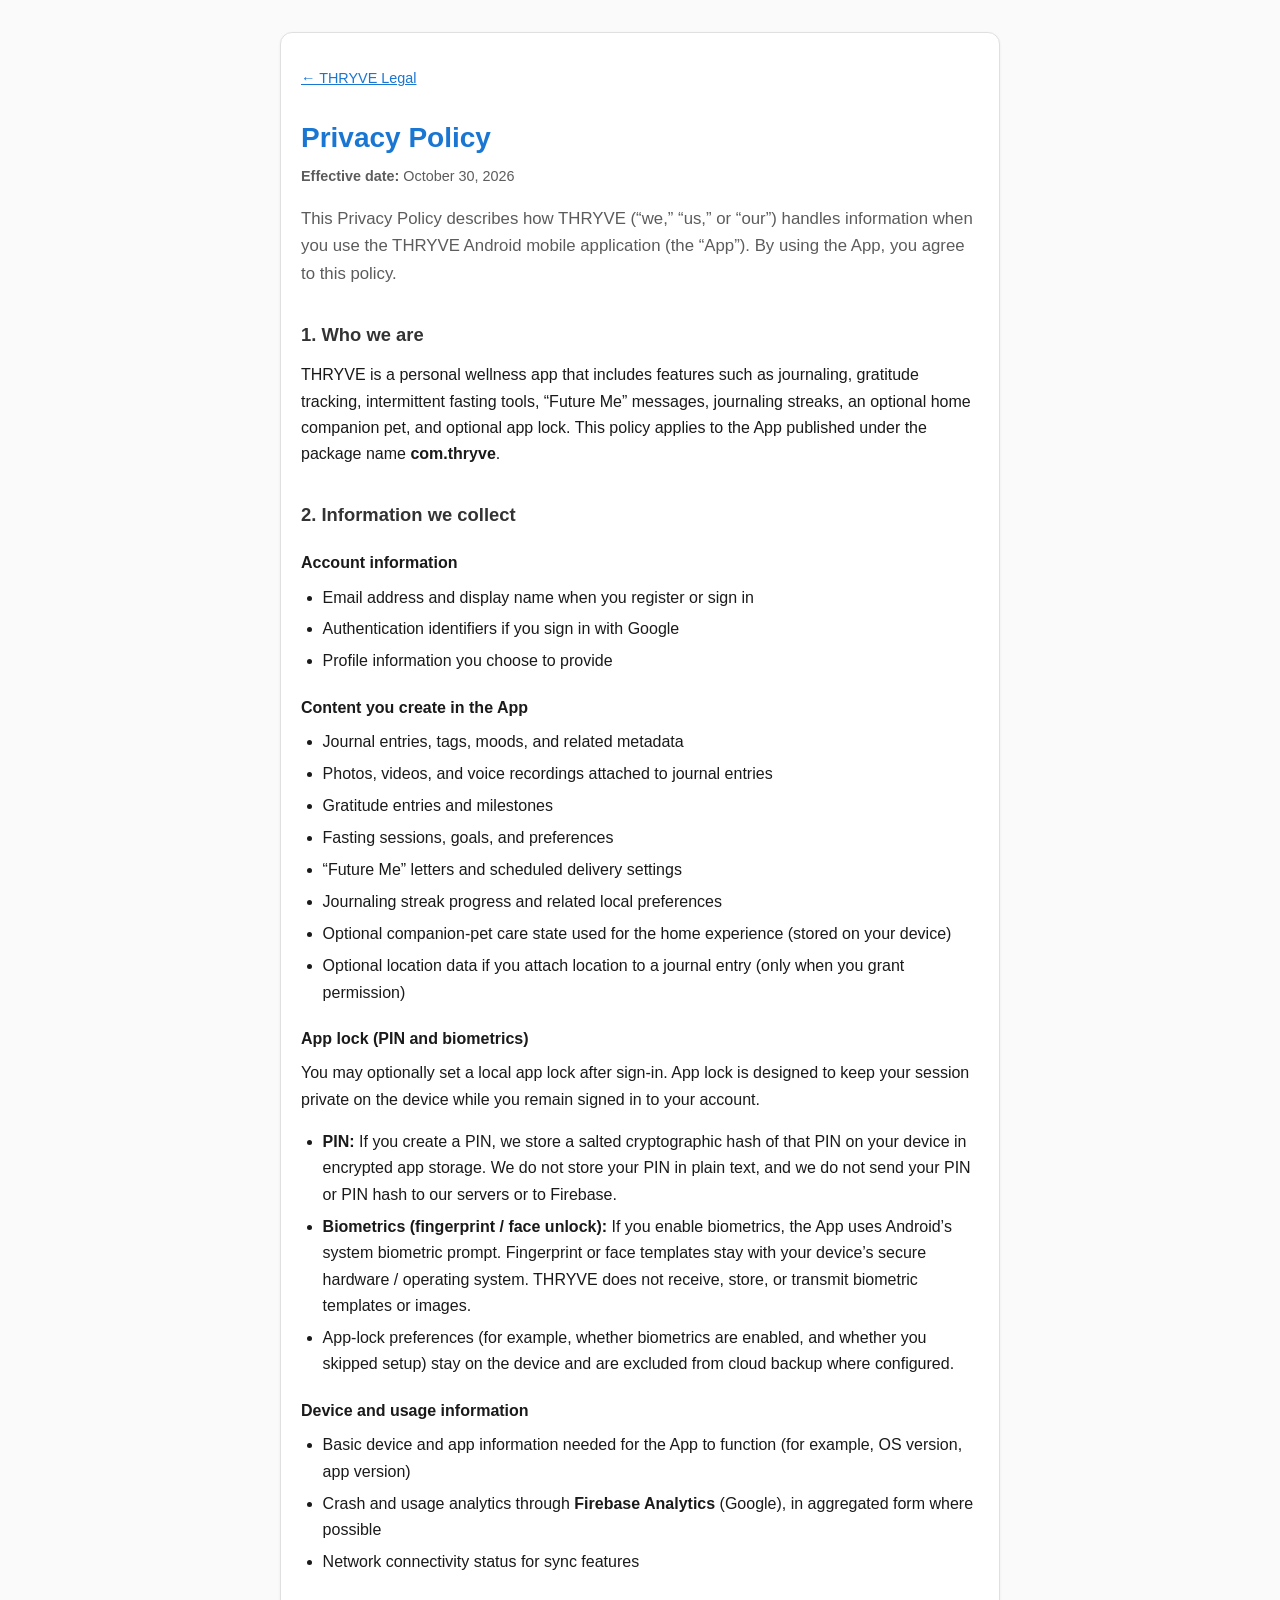
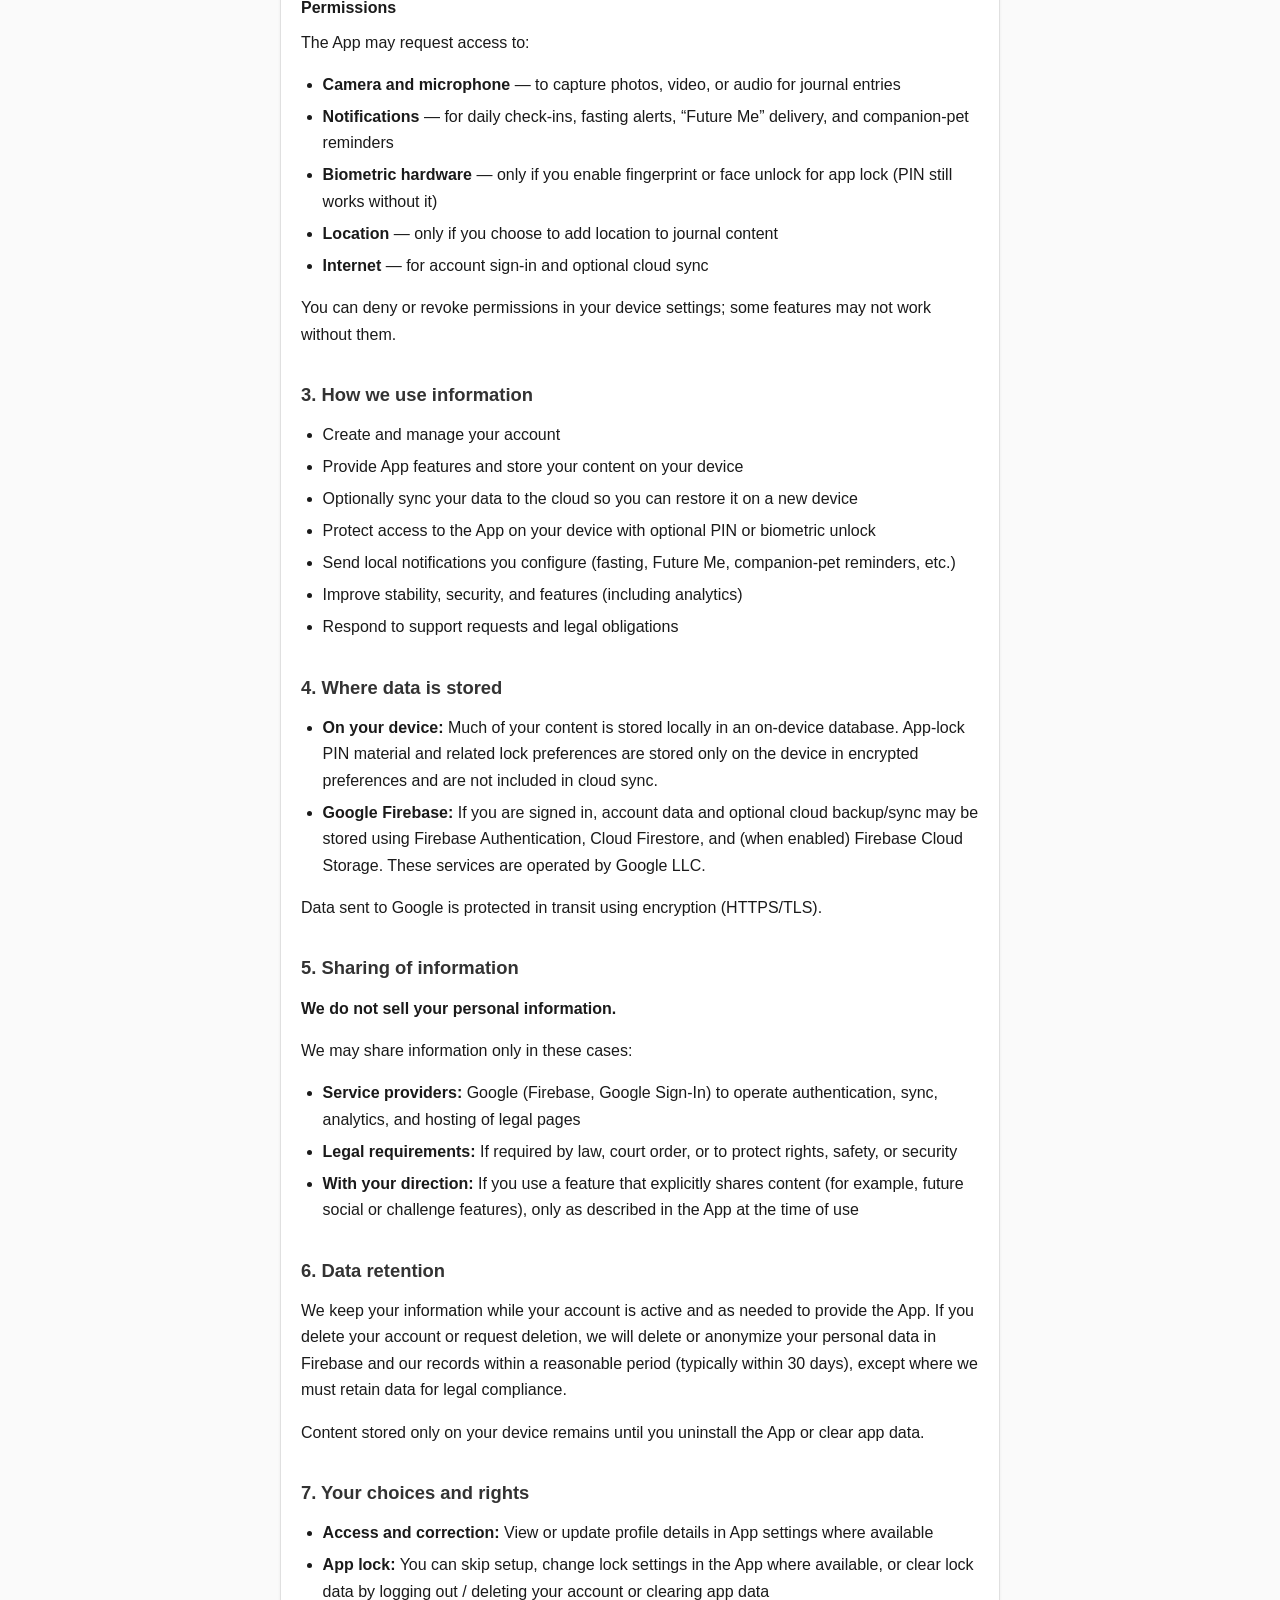
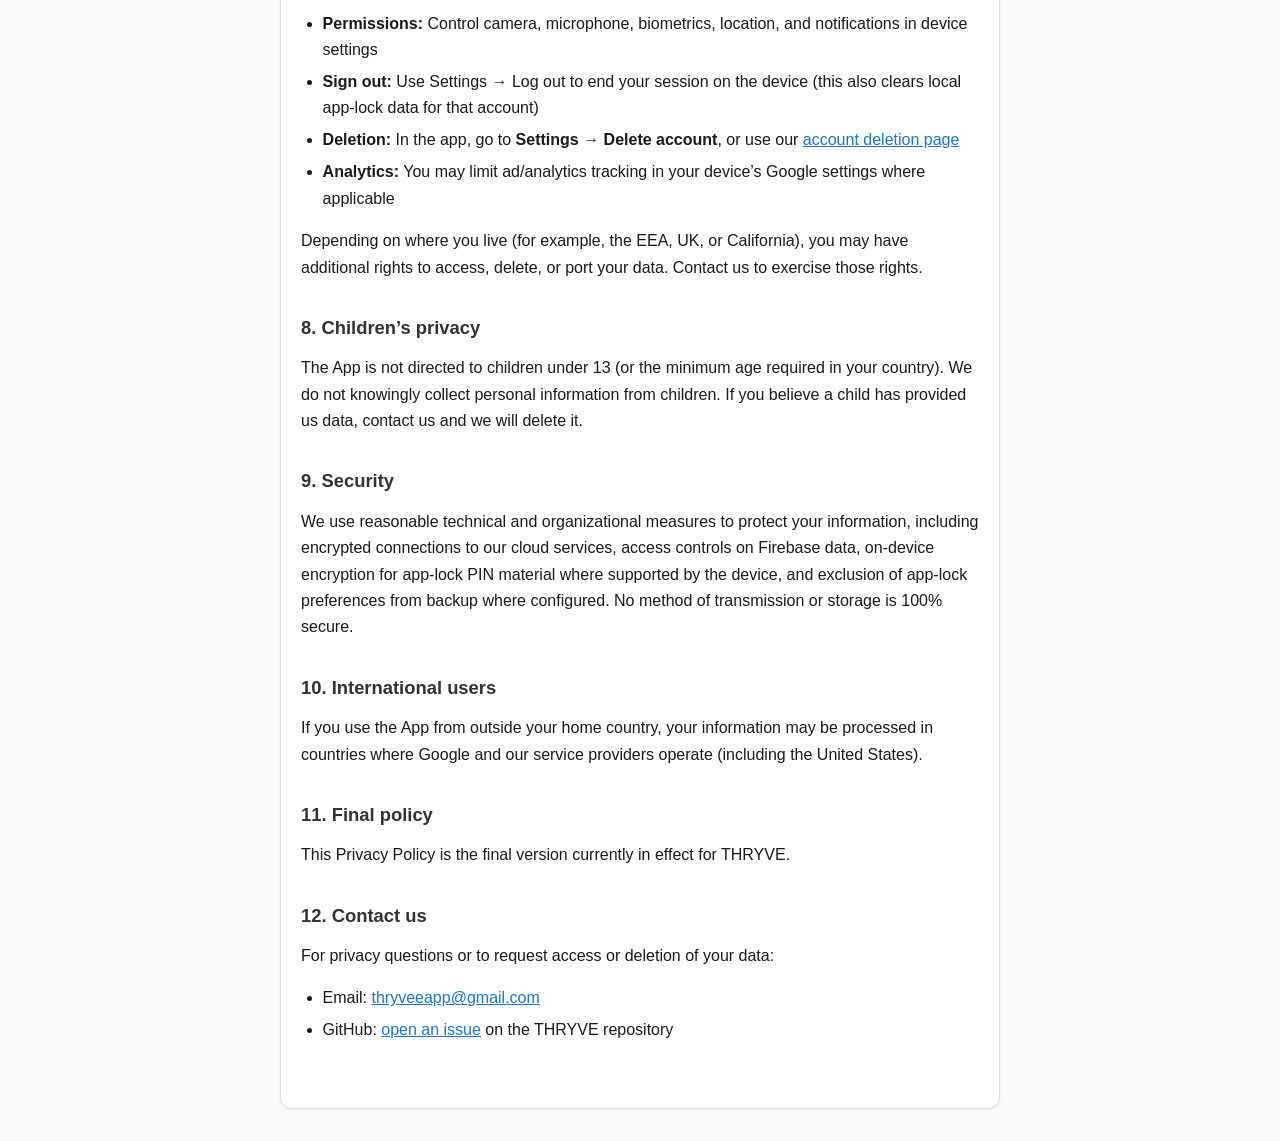
==== THRYVE/privacy.html @ 44cca5ca "Publish THRYVE legal pages for Google Play. Host privacy, terms, and delete-account HTML under /THRY" ====
<!DOCTYPE html>
<html lang="en">
<head>
  <meta charset="utf-8">
  <meta name="viewport" content="width=device-width, initial-scale=1">
  <title>THRYVE — Privacy Policy</title>
  <link rel="stylesheet" href="legal.css">
</head>
<body>
  <main class="page">
    <a class="back" href="index.html">← THRYVE Legal</a>
    <h1>Privacy Policy</h1>
    <p class="meta"><strong>Effective date:</strong> October 30, 2026</p>
    <p class="lead">
      This Privacy Policy describes how THRYVE (“we,” “us,” or “our”) handles information when you use the
      THRYVE Android mobile application (the “App”). By using the App, you agree to this policy.
    </p>

    <h2>1. Who we are</h2>
    <p>
      THRYVE is a personal wellness app that includes features such as journaling, gratitude tracking,
      intermittent fasting tools, “Future Me” messages, journaling streaks, an optional home companion pet,
      and optional app lock. This policy applies to the App published under the package name
      <strong>com.thryve</strong>.
    </p>

    <h2>2. Information we collect</h2>

    <h3>Account information</h3>
    <ul>
      <li>Email address and display name when you register or sign in</li>
      <li>Authentication identifiers if you sign in with Google</li>
      <li>Profile information you choose to provide</li>
    </ul>

    <h3>Content you create in the App</h3>
    <ul>
      <li>Journal entries, tags, moods, and related metadata</li>
      <li>Photos, videos, and voice recordings attached to journal entries</li>
      <li>Gratitude entries and milestones</li>
      <li>Fasting sessions, goals, and preferences</li>
      <li>“Future Me” letters and scheduled delivery settings</li>
      <li>Journaling streak progress and related local preferences</li>
      <li>Optional companion-pet care state used for the home experience (stored on your device)</li>
      <li>Optional location data if you attach location to a journal entry (only when you grant permission)</li>
    </ul>

    <h3>App lock (PIN and biometrics)</h3>
    <p>
      You may optionally set a local app lock after sign-in. App lock is designed to keep your session
      private on the device while you remain signed in to your account.
    </p>
    <ul>
      <li>
        <strong>PIN:</strong> If you create a PIN, we store a salted cryptographic hash of that PIN on
        your device in encrypted app storage. We do not store your PIN in plain text, and we do not send
        your PIN or PIN hash to our servers or to Firebase.
      </li>
      <li>
        <strong>Biometrics (fingerprint / face unlock):</strong> If you enable biometrics, the App uses
        Android’s system biometric prompt. Fingerprint or face templates stay with your device’s secure
        hardware / operating system. THRYVE does not receive, store, or transmit biometric templates or
        images.
      </li>
      <li>
        App-lock preferences (for example, whether biometrics are enabled, and whether you skipped setup)
        stay on the device and are excluded from cloud backup where configured.
      </li>
    </ul>

    <h3>Device and usage information</h3>
    <ul>
      <li>Basic device and app information needed for the App to function (for example, OS version, app version)</li>
      <li>Crash and usage analytics through <strong>Firebase Analytics</strong> (Google), in aggregated form where possible</li>
      <li>Network connectivity status for sync features</li>
    </ul>

    <h3>Permissions</h3>
    <p>The App may request access to:</p>
    <ul>
      <li><strong>Camera and microphone</strong> — to capture photos, video, or audio for journal entries</li>
      <li><strong>Notifications</strong> — for daily check-ins, fasting alerts, “Future Me” delivery, and companion-pet reminders</li>
      <li><strong>Biometric hardware</strong> — only if you enable fingerprint or face unlock for app lock (PIN still works without it)</li>
      <li><strong>Location</strong> — only if you choose to add location to journal content</li>
      <li><strong>Internet</strong> — for account sign-in and optional cloud sync</li>
    </ul>
    <p>You can deny or revoke permissions in your device settings; some features may not work without them.</p>

    <h2>3. How we use information</h2>
    <ul>
      <li>Create and manage your account</li>
      <li>Provide App features and store your content on your device</li>
      <li>Optionally sync your data to the cloud so you can restore it on a new device</li>
      <li>Protect access to the App on your device with optional PIN or biometric unlock</li>
      <li>Send local notifications you configure (fasting, Future Me, companion-pet reminders, etc.)</li>
      <li>Improve stability, security, and features (including analytics)</li>
      <li>Respond to support requests and legal obligations</li>
    </ul>

    <h2>4. Where data is stored</h2>
    <ul>
      <li><strong>On your device:</strong> Much of your content is stored locally in an on-device database. App-lock PIN material and related lock preferences are stored only on the device in encrypted preferences and are not included in cloud sync.</li>
      <li><strong>Google Firebase:</strong> If you are signed in, account data and optional cloud backup/sync may be stored using Firebase Authentication, Cloud Firestore, and (when enabled) Firebase Cloud Storage. These services are operated by Google LLC.</li>
    </ul>
    <p>Data sent to Google is protected in transit using encryption (HTTPS/TLS).</p>

    <h2>5. Sharing of information</h2>
    <p><strong>We do not sell your personal information.</strong></p>
    <p>We may share information only in these cases:</p>
    <ul>
      <li><strong>Service providers:</strong> Google (Firebase, Google Sign-In) to operate authentication, sync, analytics, and hosting of legal pages</li>
      <li><strong>Legal requirements:</strong> If required by law, court order, or to protect rights, safety, or security</li>
      <li><strong>With your direction:</strong> If you use a feature that explicitly shares content (for example, future social or challenge features), only as described in the App at the time of use</li>
    </ul>

    <h2>6. Data retention</h2>
    <p>
      We keep your information while your account is active and as needed to provide the App.
      If you delete your account or request deletion, we will delete or anonymize your personal data
      in Firebase and our records within a reasonable period (typically within 30 days), except where
      we must retain data for legal compliance.
    </p>
    <p>Content stored only on your device remains until you uninstall the App or clear app data.</p>

    <h2>7. Your choices and rights</h2>
    <ul>
      <li><strong>Access and correction:</strong> View or update profile details in App settings where available</li>
      <li><strong>App lock:</strong> You can skip setup, change lock settings in the App where available, or clear lock data by logging out / deleting your account or clearing app data</li>
      <li><strong>Permissions:</strong> Control camera, microphone, biometrics, location, and notifications in device settings</li>
      <li><strong>Sign out:</strong> Use Settings → Log out to end your session on the device (this also clears local app-lock data for that account)</li>
      <li><strong>Deletion:</strong> In the app, go to <strong>Settings → Delete account</strong>, or use our
        <a href="delete-account.html">account deletion page</a></li>
      <li><strong>Analytics:</strong> You may limit ad/analytics tracking in your device’s Google settings where applicable</li>
    </ul>
    <p>
      Depending on where you live (for example, the EEA, UK, or California), you may have additional rights
      to access, delete, or port your data. Contact us to exercise those rights.
    </p>

    <h2>8. Children’s privacy</h2>
    <p>
      The App is not directed to children under 13 (or the minimum age required in your country).
      We do not knowingly collect personal information from children. If you believe a child has provided
      us data, contact us and we will delete it.
    </p>

    <h2>9. Security</h2>
    <p>
      We use reasonable technical and organizational measures to protect your information, including
      encrypted connections to our cloud services, access controls on Firebase data, on-device encryption
      for app-lock PIN material where supported by the device, and exclusion of app-lock preferences from
      backup where configured. No method of transmission or storage is 100% secure.
    </p>

    <h2>10. International users</h2>
    <p>
      If you use the App from outside your home country, your information may be processed in countries
      where Google and our service providers operate (including the United States).
    </p>

    <h2>11. Final policy</h2>
    <p>
      This Privacy Policy is the final version currently in effect for THRYVE.
    </p>

    <h2>12. Contact us</h2>
    <p>
      For privacy questions or to request access or deletion of your data:
    </p>
    <ul>
      <li>Email: <a href="mailto:thryveeapp@gmail.com">thryveeapp@gmail.com</a></li>
      <li>GitHub: <a href="https://github.com/Diana-Kieru/THRYVE/issues">open an issue</a> on the THRYVE repository</li>
    </ul>
  </main>
</body>
</html>
---- THRYVE/legal.css ----
:root {
  --text: #1a1a1a;
  --muted: #5c5c5c;
  --accent: #1976d2;
  --bg: #fafafa;
  --card: #ffffff;
  --border: #e0e0e0;
}

* {
  box-sizing: border-box;
}

body {
  margin: 0;
  font-family: -apple-system, BlinkMacSystemFont, "Segoe UI", Roboto, "Helvetica Neue", Arial, sans-serif;
  font-size: 16px;
  line-height: 1.65;
  color: var(--text);
  background: var(--bg);
}

.page {
  max-width: 720px;
  margin: 0 auto;
  padding: 2rem 1.25rem 3rem;
  background: var(--card);
  min-height: 100vh;
}

@media (min-width: 640px) {
  .page {
    margin-top: 2rem;
    margin-bottom: 2rem;
    min-height: auto;
    border: 1px solid var(--border);
    border-radius: 12px;
    box-shadow: 0 1px 3px rgba(0, 0, 0, 0.06);
  }
}

h1 {
  font-size: 1.75rem;
  margin: 0 0 0.25rem;
  color: var(--accent);
}

h2 {
  font-size: 1.15rem;
  margin: 2rem 0 0.75rem;
  color: #333;
}

h3 {
  font-size: 1rem;
  margin: 1.25rem 0 0.5rem;
}

p, ul {
  margin: 0 0 1rem;
}

ul {
  padding-left: 1.35rem;
}

li {
  margin-bottom: 0.35rem;
}

.lead {
  font-size: 1.05rem;
  color: var(--muted);
}

.meta {
  font-size: 0.9rem;
  color: var(--muted);
}

.nav-links {
  list-style: none;
  padding: 0;
  margin: 1.5rem 0;
}

.nav-links a {
  display: inline-block;
  padding: 0.6rem 1rem;
  margin: 0.25rem 0.5rem 0.25rem 0;
  background: var(--accent);
  color: #fff;
  text-decoration: none;
  border-radius: 8px;
  font-weight: 500;
}

.nav-links a:hover {
  filter: brightness(1.08);
}

a {
  color: var(--accent);
}

.back {
  display: inline-block;
  margin-bottom: 1.5rem;
  font-size: 0.9rem;
}

strong {
  font-weight: 600;
}
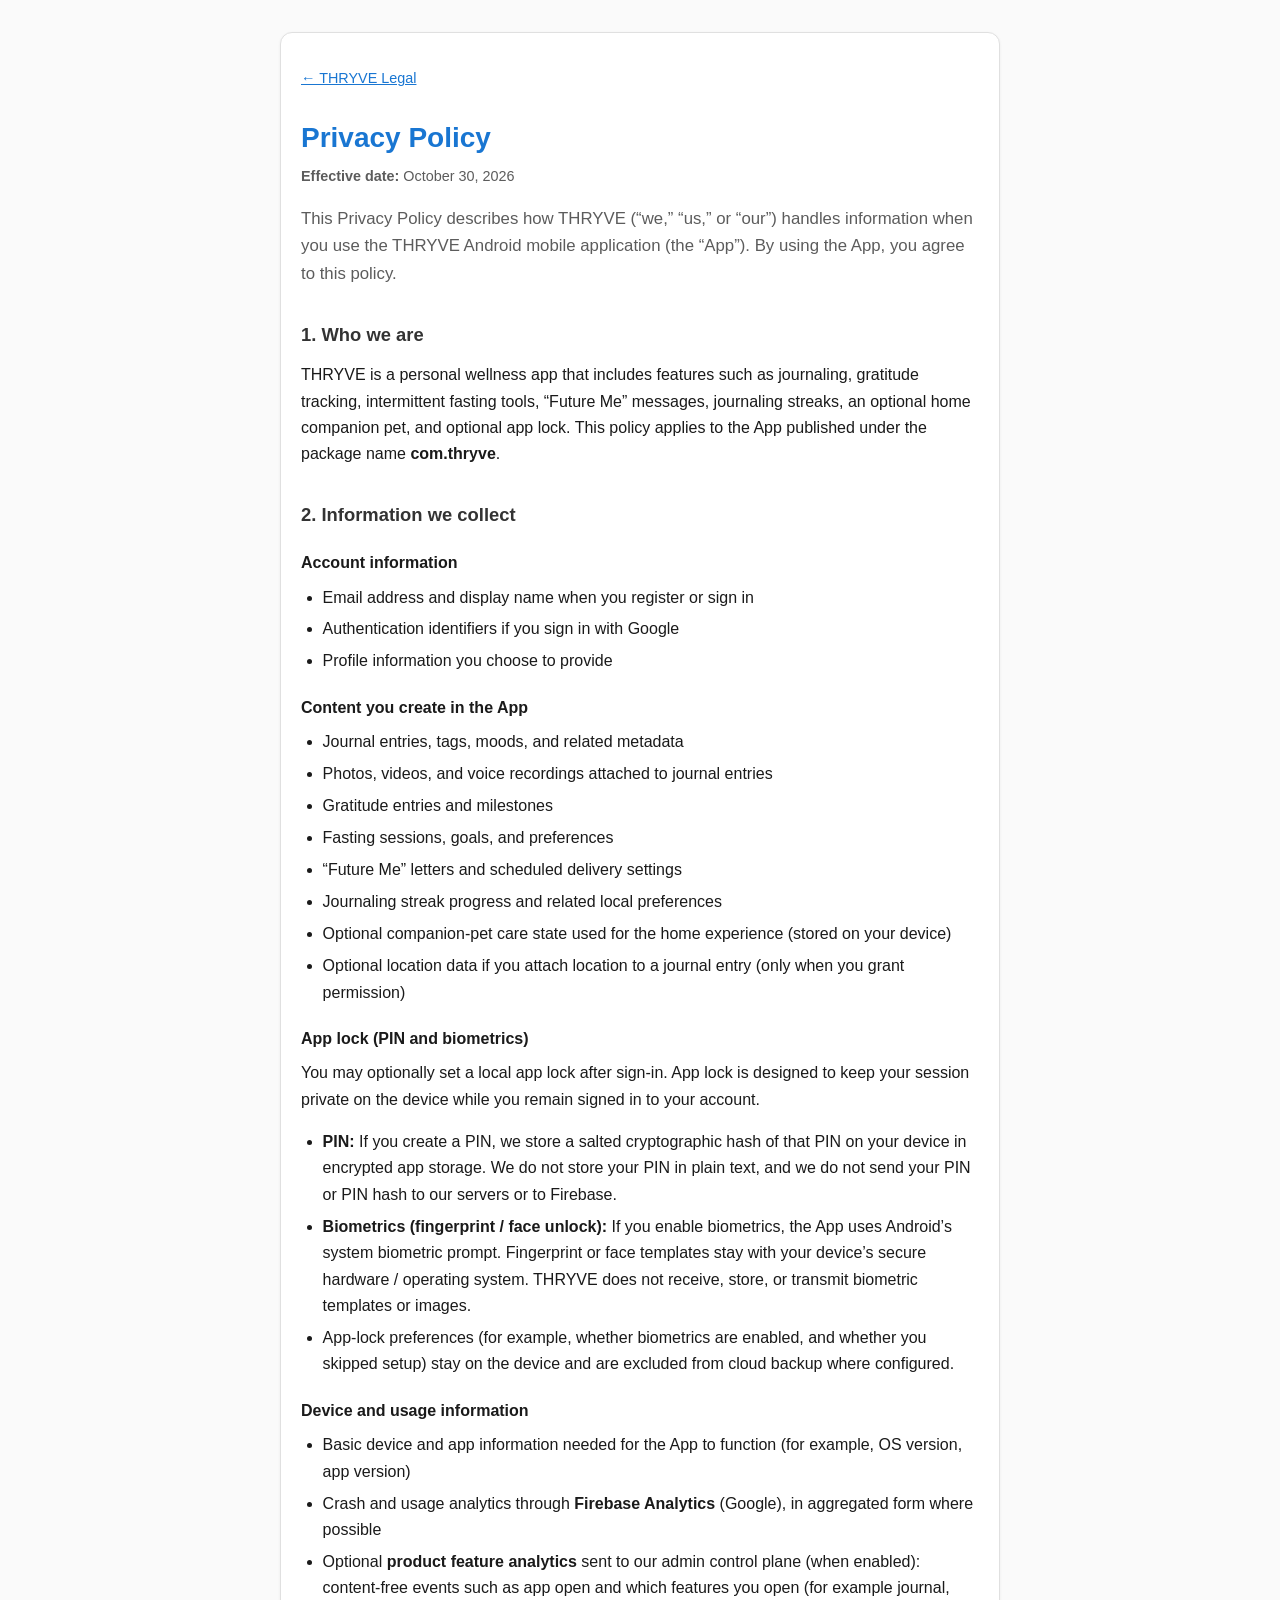
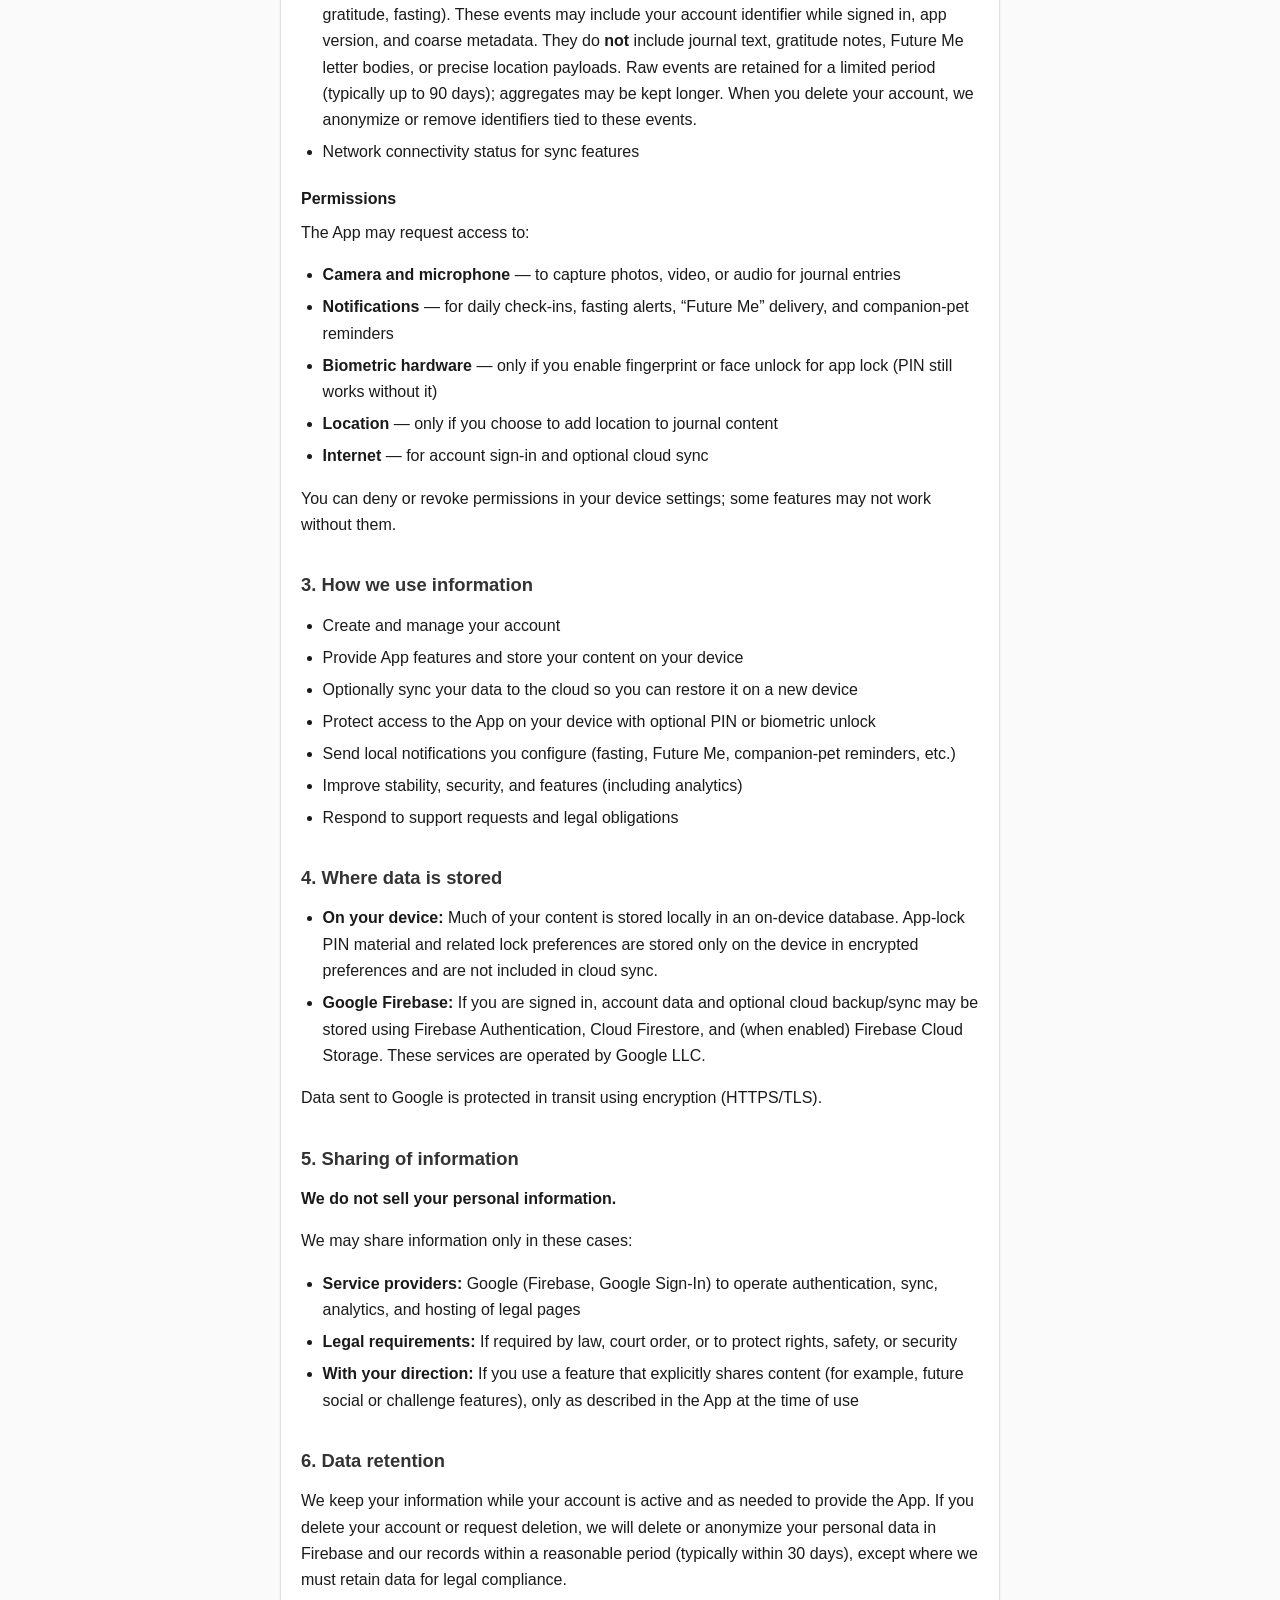
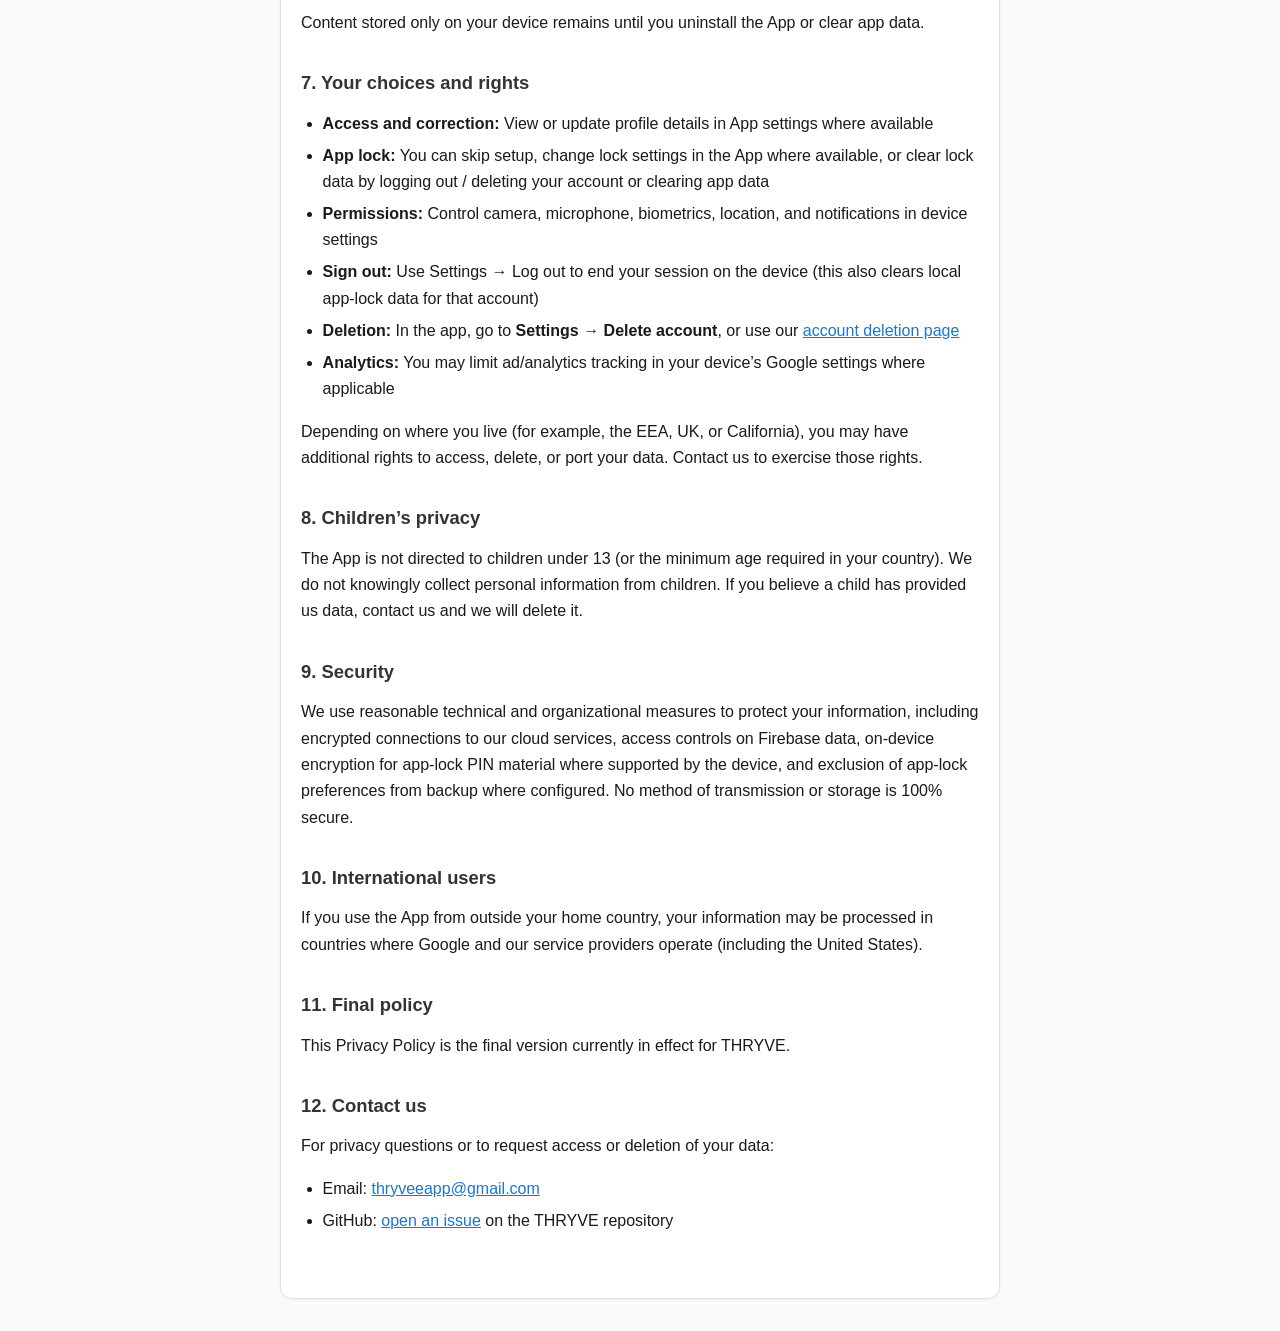
==== commit 8d05dc49: "Disclose product feature analytics in THRYVE privacy policy. Co-authored-by: Cursor <cursoragent@cur" ====
--- a/THRYVE/privacy.html
+++ b/THRYVE/privacy.html
@@ -72,6 +72,14 @@
     <ul>
       <li>Basic device and app information needed for the App to function (for example, OS version, app version)</li>
       <li>Crash and usage analytics through <strong>Firebase Analytics</strong> (Google), in aggregated form where possible</li>
+      <li>
+        Optional <strong>product feature analytics</strong> sent to our admin control plane (when enabled):
+        content-free events such as app open and which features you open (for example journal, gratitude, fasting).
+        These events may include your account identifier while signed in, app version, and coarse metadata.
+        They do <strong>not</strong> include journal text, gratitude notes, Future Me letter bodies, or precise location payloads.
+        Raw events are retained for a limited period (typically up to 90 days); aggregates may be kept longer.
+        When you delete your account, we anonymize or remove identifiers tied to these events.
+      </li>
       <li>Network connectivity status for sync features</li>
     </ul>
 
